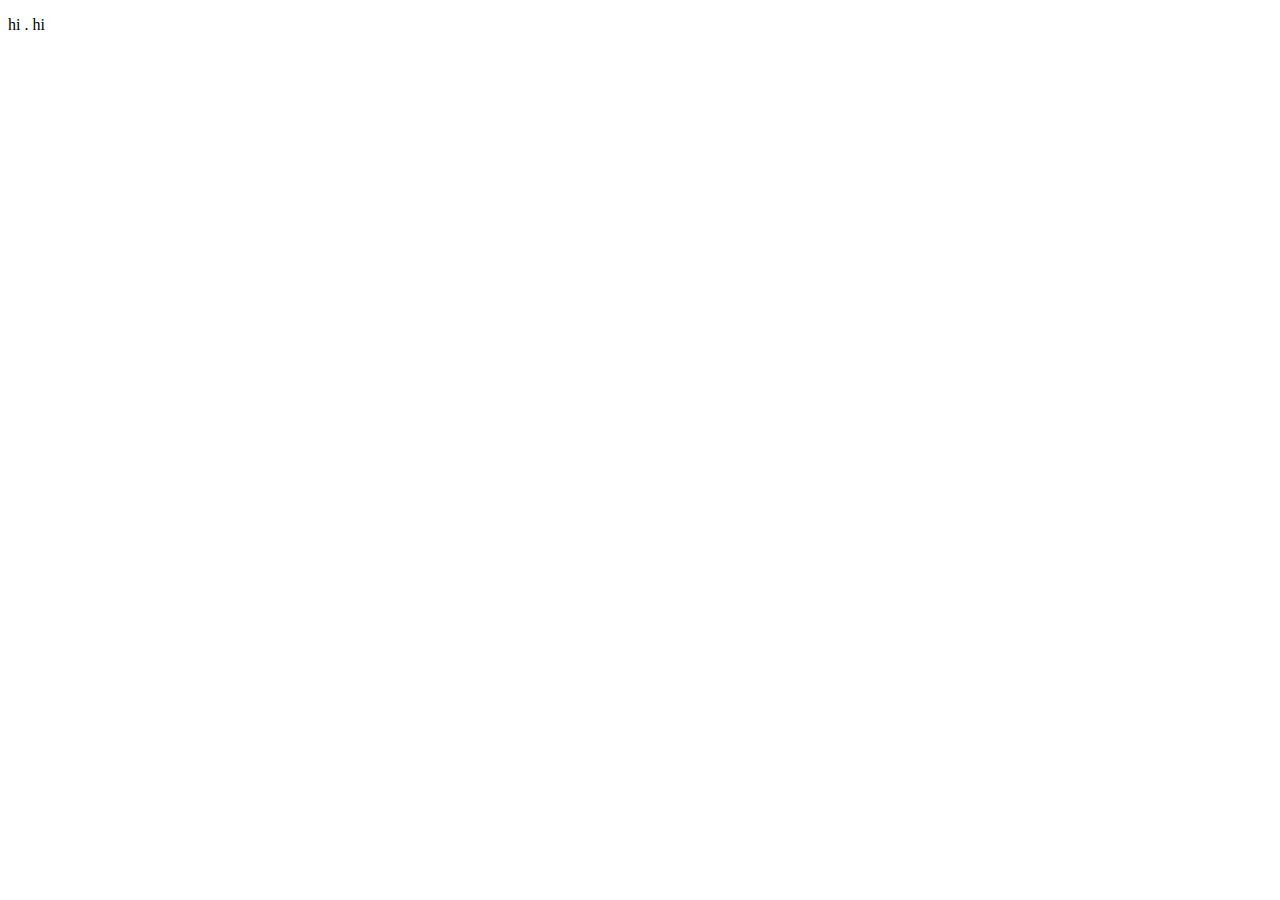
==== Activities.html @ a0c89e7e "First push" ====
<!DOCTYPE html>
<html lang="en" dir="ltr">
  <head>
    <meta charset="utf-8">
    <!--Links to other documents-->
    <link rel="stylesheet" href="css\Anna.css">


    <title> Anna Peny </title>
  </head>

  <body>
    <div class="container">
      <div class="row">
        <p>hi <img class="testpic" src="AsiaPicture.jpg" alt="">.  hi</p>



      </div>
    </div>


  </body>
</html>
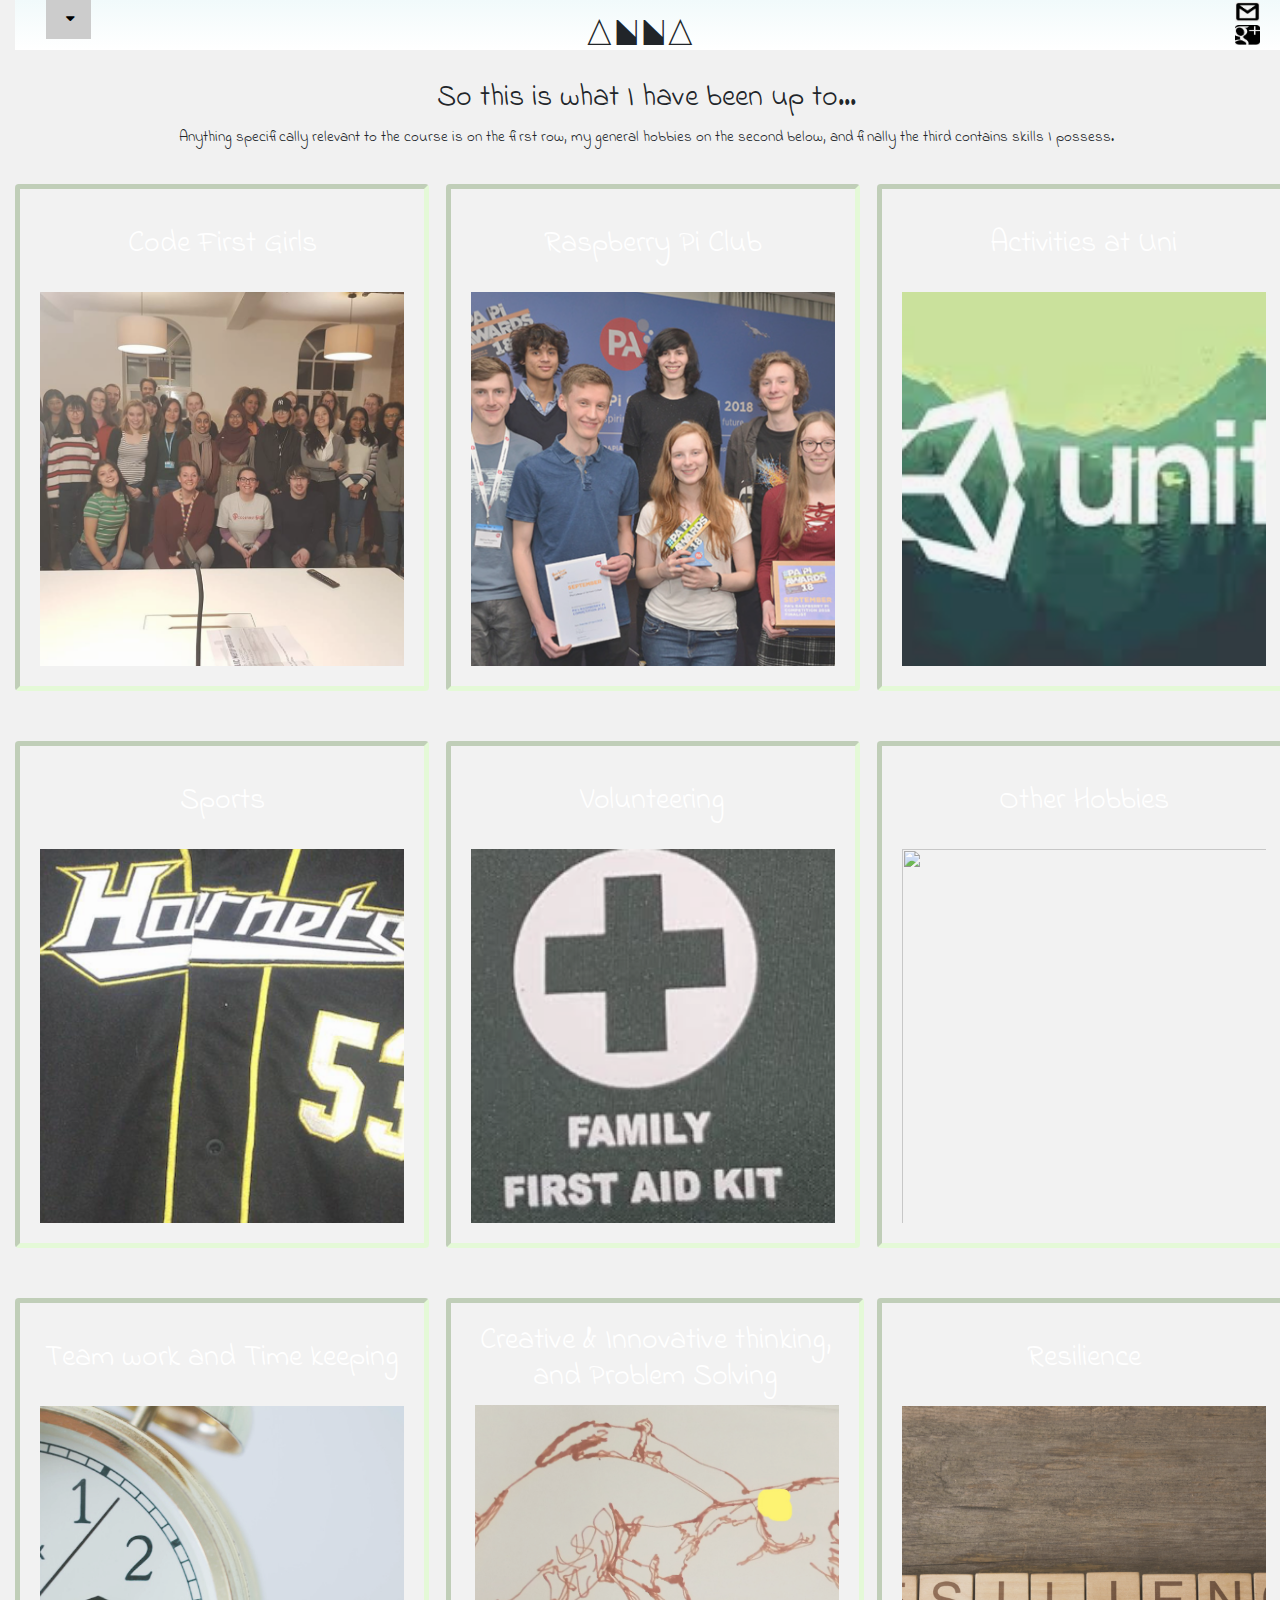
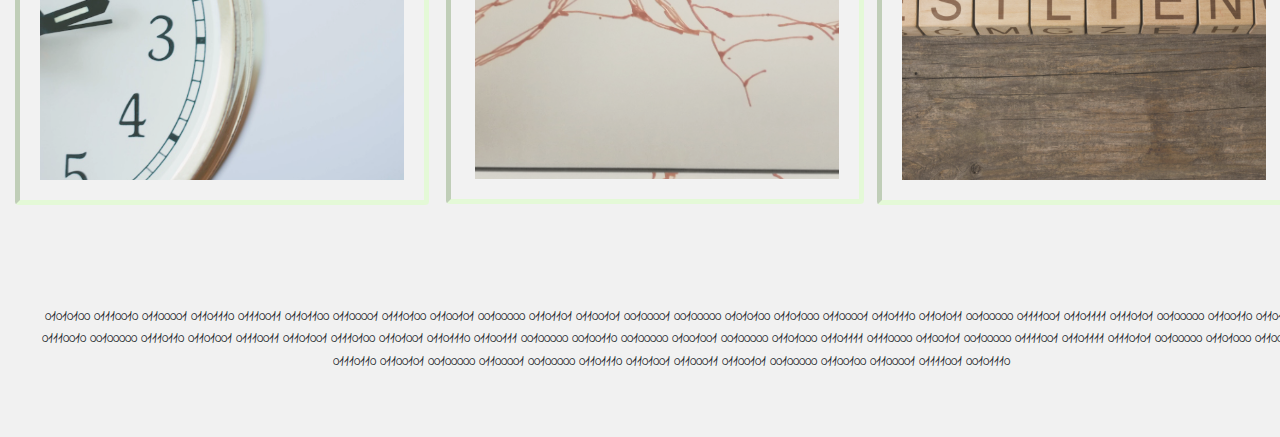
==== commit c38f4b78: "Finished outline" ====
--- a/Activities.html
+++ b/Activities.html
@@ -1,24 +1,168 @@
 <!DOCTYPE html>
 <html lang="en" dir="ltr">
   <head>
-    <meta charset="utf-8">
     <!--Links to other documents-->
+    <link rel="stylesheet" href="https://maxcdn.bootstrapcdn.com/bootstrap/4.0.0/css/bootstrap.min.css" integrity="sha384-Gn5384xqQ1aoWXA+058RXPxPg6fy4IWvTNh0E263XmFcJlSAwiGgFAW/dAiS6JXm" crossorigin="anonymous">
     <link rel="stylesheet" href="css\Anna.css">
+    <link rel="stylesheet" href="css\bootstrap.css">
+    <meta name="viewport" content="width=device-width, initial-scale=1, shrink-to-fit=no">    <link href="google fonts link here" rel="stylesheet">
+    <link href="https://fonts.googleapis.com/css?family=Indie+Flower|Major+Mono+Display&display=swap" rel="stylesheet">
+    <link rel="stylesheet" href="https://www.w3schools.com/w3css/4/w3.css">
+    <link rel="stylesheet" href="https://cdnjs.cloudflare.com/ajax/libs/font-awesome/4.7.0/css/font-awesome.min.css">
 
-
-    <title> Anna Peny </title>
+    <title> Anna Penny </title>
   </head>
-
   <body>
     <div class="container">
+<!-- Navbar -->
+      <div class="nav" class="row">
+        <div class="col-sm-2">
+<!-- Dropdown-->
+          <div class="w3-container">
+            <div class="w3-dropdown-hover w3-mobile">
+              <button class="w3-button"><img id="NavImg" src="https://mdbootstrap.com/img/svg/hamburger6.svg?color=000" alt=""> <i class="fa fa-caret-down"></i></button>
+              <div class="w3-dropdown-content w3-bar-block w3-dark-grey">
+                <a href="index.html" class="w3-bar-item w3-button w3-mobile">Who am I?</a>
+                <a href="Activities.html" class="w3-bar-item w3-button w3-mobile">What have I <br> been up to?</a>
+              </div>
+            </div>
+          </div>
+        </div>
+        <div class="col-sm-9">
+          <h1 id="MainHeader2"> <a href="index.html">ANNA</a></h1>
+        </div>
+        <div class="col-sm-1" id="Logo">
+          <a href="https://mail.google.com/mail/u/1/#inbox?compose=GTvVlcSBmWzCJDtbCkCTjRNhGvZTJhmCflTgRzgVVQlhRDLJgWfXclHGVJJPvDWzKBmsnpPNSmBSG" target="_blank"><img class="Logos" src="Pictures\gmail.png" alt=""></a>
+          <a href="https://plus.google.com/u/2/108468022976080171728" target="_blank"><img class="Logos" src="Pictures\googleplus.jpg" alt=""></a>
+        </div>
+      </div>
+<!-- Navbar end -->
+
+ <!-- Page header -->
       <div class="row">
-        <p>hi <img class="testpic" src="AsiaPicture.jpg" alt="">.  hi</p>
+        <div class="col">
+          <div class="midset">
+            <h2>So this is what I have been up to...</h2>
+            <p>Anything specifically relevant to the course is on the first row, my general hobbies on the second below, and finally the third contains skills I possess.</p>
+          </div>
+        </div>
+      </div>
+
+ <!-- Grid display -->
+<!-- First line -->
+      <div class="row" id="line">
+        <div class="col-sm-4">
+          <a class="btn btn-primary" id="btndrop" data-toggle="collapse" href="#CodeFirstGirlsCollapse" role="button" aria-expanded="false" aria-controls="CodeFirstGirlsCollapse"><h2 class="DropHeader">Code First Girls</h2><img class="ActivitiesImg" src="Pictures\CodeFirstGirls.png" alt=""></a>
+          <div class="collapse multi-collapse" id="CodeFirstGirlsCollapse">
+            <div class="card card-body">
+              <p>Description of first activity</p>
+            </div>
+          </div>
+        </div>
+        <div class="col-sm-4">
+          <button class="btn btn-primary" type="button" id="btndrop" data-toggle="collapse" data-target="#RaspPiCompCollapse" aria-expanded="false" aria-controls="RaspPiCompCollapse"><h2 class="DropHeader">Raspberry Pi Club</h2><img class="ActivitiesImg" src="Pictures\RaspPiComp.png" alt=""></button>
+          <div class="collapse multi-collapse" id="RaspPiCompCollapse">
+            <div class="card card-body">
+              <p>Description of second activity</p>
+            </div>
+          </div>
+        </div>
+        <div class="col-sm-4">
+          <button class="btn btn-primary" type="button" id="btndrop" data-toggle="collapse" data-target="#OtherActivityCollapse" aria-expanded="false" aria-controls="OtherActivityCollapse"><h2 class="DropHeader">Activities at Uni</h2> <img class="ActivitiesImg" src="Pictures\OtherUni.png" alt=""> </button>
+          <div class="collapse multi-collapse" id="OtherActivityCollapse">
+            <div class="card card-body">
+              <p>Description of third activity</p>
+            </div>
+          </div>
+        </div>
+      </div>
+
+ <!-- Second line -->
+      <div class="row" id="line">
+        <div class="col-sm-4">
+          <a class="btn btn-primary" id="btndrop" data-toggle="collapse" href="#SportCollapse" role="button" aria-expanded="false" aria-controls="SportCollapse"><h2 class="DropHeader">Sports</h2><img class="ActivitiesImg" src="Pictures\Baseball.png" alt=""></a>
+          <div class="collapse multi-collapse" id="SportCollapse">
+            <div class="card card-body">
+              <p>Sports (baseball), hiking</p>
+            </div>
+          </div>
+        </div>
+        <div class="col-sm-4">
+          <button class="btn btn-primary" type="button" id="btndrop" data-toggle="collapse" data-target="#VolunteerCollapse" aria-expanded="false" aria-controls="VolunteerCollapse"><h2 class="DropHeader">Volunteering</h2><img class="ActivitiesImg" src="Pictures\FirstAid.png" alt=""></button>
+          <div class="collapse multi-collapse" id="VolunteerCollapse">
+            <div class="card card-body">
+              <p>Guilford Grange, St Johns</p>
+            </div>
+          </div>
+        </div>
+
+        <div class="col-sm-4">
+          <button class="btn btn-primary" type="button" id="btndrop" data-toggle="collapse" data-target="#HobbyCollapse" aria-expanded="false" aria-controls="HobbyCollapse"><h2 class="DropHeader">Other Hobbies</h2> <img class="ActivitiesImg" src="Pictures\Food.jpg" alt=""> </button>
+            <div class="collapse multi-collapse" id="HobbyCollapse">
+              <div class="card card-body">
+                <p>cooking, baking, knitting, languages, painting</p>
+              </div>
+            </div>
+          </div>
+        </div>
+
+<!-- Third line -->
+      <div class="row" id="line">
+       <div class="col-sm-4">
+         <a class="btn btn-primary" id="btndrop" data-toggle="collapse" href="#Skills1Collapse" role="button" aria-expanded="false" aria-controls="Skills1Collapse"><h2 class="DropHeader">Team work and Time keeping</h2><img class="ActivitiesImg" src="Pictures\Time.png" alt=""></a>
+         <div class="collapse multi-collapse" id="Skills1Collapse">
+           <div class="card card-body">
+             <p>Jobs, lab work, group project</p>
+           </div>
+         </div>
+       </div>
+
+       <div class="col-sm-4">
+         <button class="btn btn-primary" type="button" id="btndrop" data-toggle="collapse" data-target="#Skills2Collapse" aria-expanded="false" aria-controls="Skills2Collapse"><h2>Creative & Innovative thinking,<br>and Problem Solving</h2><img alt=""> <img class="ActivitiesImg" src="Pictures\Drawing.jpg" alt=""></button>
+         <div class="collapse multi-collapse" id="Skills2Collapse">
+           <div class="card card-body">
+             <p>Raspberry pi, art</p>
+           </div>
+         </div>
+       </div>
 
 
 
+       <div class="col-sm-4">
+        <button class="btn btn-primary" type="button" id="btndrop" data-toggle="collapse" data-target="#Skills3Collapse" aria-expanded="false" aria-controls="Skills3Collapse"><h2 class="DropHeader">Resilience</h2> <img class="ActivitiesImg" src="Pictures\Resilience.png" alt=""> </button>
+        <div class="collapse multi-collapse" id="Skills3Collapse">
+          <div class="card card-body">
+            <p>code first</p>
+          </div>
+        </div>
       </div>
     </div>
 
 
+
+
+      <!-- footer -->
+      <footer>
+      <div class="container">
+      <div class="row">
+        <div class="col">
+          <p>01010100 01110010 01100001 01101110 01110011 01101100 01100001 01110100 01100101 00100000 01101101 01100101 00100001 00100000 01010100 01101000 01100001 01101110 01101011 00100000 01111001 01101111 01110101 00100000 01100110 01101111 01110010 00100000 01110110 01101001 01110011 01101001 01110100 01101001 01101110 01100111 00100000 00100110 00100000 01001001 00100000 01101000 01101111 01110000 01100101 00100000 01111001 01101111 01110101 00100000 01101000 01100001 01110110 01100101 00100000 01100001 00100000 01101110 01101001 01100011 01100101 00100000 01100100 01100001 01111001 00101110</p>
+        </div>
+      </div>
+      </div>
+      </footer>
+
+    </div>
+
+
+
+
+
+    <!-- <script src="bootstrap.js" charset="utf-8"></script> -->
+    <script src="https://code.jquery.com/jquery-3.2.1.slim.min.js" integrity="sha384-KJ3o2DKtIkvYIK3UENzmM7KCkRr/rE9/Qpg6aAZGJwFDMVNA/GpGFF93hXpG5KkN" crossorigin="anonymous"></script>
+    <script src="https://cdnjs.cloudflare.com/ajax/libs/popper.js/1.12.9/umd/popper.min.js" integrity="sha384-ApNbgh9B+Y1QKtv3Rn7W3mgPxhU9K/ScQsAP7hUibX39j7fakFPskvXusvfa0b4Q" crossorigin="anonymous"></script>
+    <script src="https://maxcdn.bootstrapcdn.com/bootstrap/4.0.0/js/bootstrap.min.js" integrity="sha384-JZR6Spejh4U02d8jOt6vLEHfe/JQGiRRSQQxSfFWpi1MquVdAyjUar5+76PVCmYl" crossorigin="anonymous"></script>
+    <script src="https://ajax.googleapis.com/ajax/libs/jquery/3.2.1/jquery.min.js"></script>
+    <script src="javascript\Websitejava.js"> </script>
   </body>
 </html>
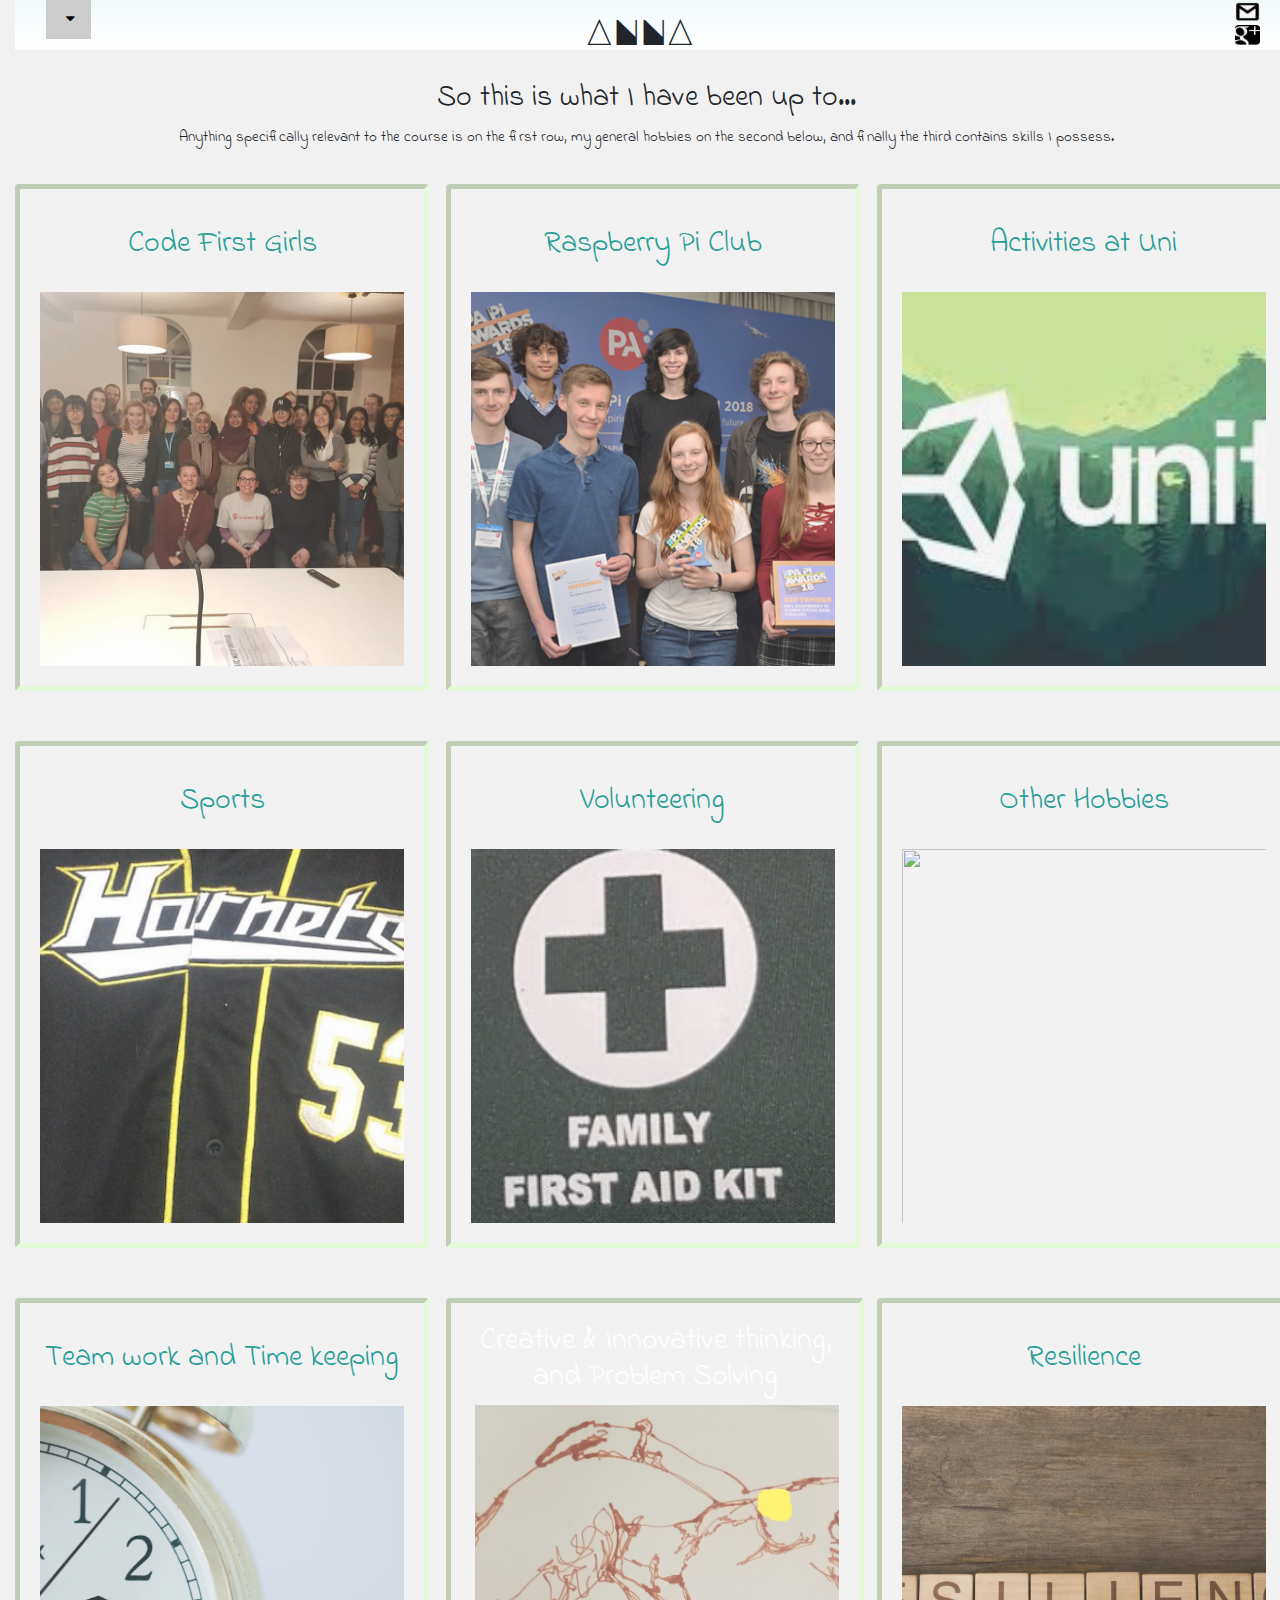
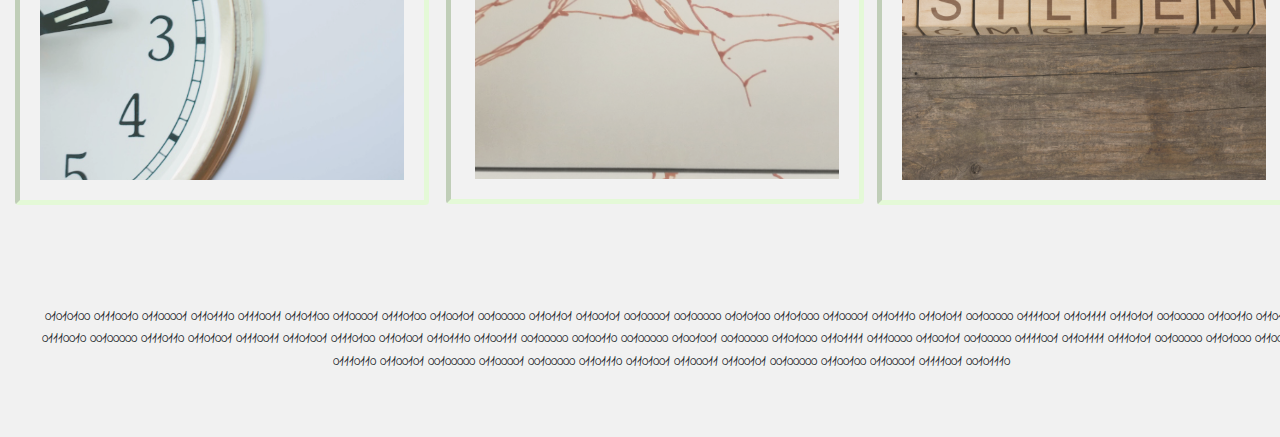
==== commit 6bce3cb6: "first two sections mostly added" ====
--- a/Activities.html
+++ b/Activities.html
@@ -55,7 +55,7 @@
           <a class="btn btn-primary" id="btndrop" data-toggle="collapse" href="#CodeFirstGirlsCollapse" role="button" aria-expanded="false" aria-controls="CodeFirstGirlsCollapse"><h2 class="DropHeader">Code First Girls</h2><img class="ActivitiesImg" src="Pictures\CodeFirstGirls.png" alt=""></a>
           <div class="collapse multi-collapse" id="CodeFirstGirlsCollapse">
             <div class="card card-body">
-              <p>Description of first activity</p>
+              <p>Code First: Girls is a not for profit social enterprise, aiming to to increase the number of women in tech. I attended the Introduction to Web Development course, for 8 weeks in the Autumn term (with 100% attendance). Here I learned HTML, CSS, and Javascript and, to conclude the lessons, I even made a website with one other girl (this website can be found by going on my github - Username: Pennyasf, Repositry: XploreWebsite). </p>
             </div>
           </div>
         </div>
@@ -63,7 +63,7 @@
           <button class="btn btn-primary" type="button" id="btndrop" data-toggle="collapse" data-target="#RaspPiCompCollapse" aria-expanded="false" aria-controls="RaspPiCompCollapse"><h2 class="DropHeader">Raspberry Pi Club</h2><img class="ActivitiesImg" src="Pictures\RaspPiComp.png" alt=""></button>
           <div class="collapse multi-collapse" id="RaspPiCompCollapse">
             <div class="card card-body">
-              <p>Description of second activity</p>
+              <p>Raspberry Pi Club was a club that I attended thoughout First and Second Year of College (Lower and Upper sixth). This club was based around creating projects using a Raspberry Pi. Here there were also many differnt roles available, for example you could be coding, marketing, writing up work, or even building. In my first year I found that I did a bit of everything, and in my second year I was a leader??????????? We participted, in both years, in a competition run by PA consulting, in the first year builiding a walking stick with voice recognition, GPS, and Ultrasound for the blind (we got to the final~). In the secondyear we innovated? anenergy source that used both solar and wind to power a small baterry with the idea it could be used in poor or remote areas to power something vital.</p>
             </div>
           </div>
         </div>
@@ -71,7 +71,7 @@
           <button class="btn btn-primary" type="button" id="btndrop" data-toggle="collapse" data-target="#OtherActivityCollapse" aria-expanded="false" aria-controls="OtherActivityCollapse"><h2 class="DropHeader">Activities at Uni</h2> <img class="ActivitiesImg" src="Pictures\OtherUni.png" alt=""> </button>
           <div class="collapse multi-collapse" id="OtherActivityCollapse">
             <div class="card card-body">
-              <p>Description of third activity</p>
+              <p>At university I have also participated in Computer Science related activities. I went to a 1 hour ... with the MedTech society where I learnt how to programme a game of Hangman in Python. In addition to this I also attended an event run by the Computer Science society where I learnt how to code a basic game in Unity. Lastly throughout the year I have also been attending some talks and programming events run by the SAIS (AI society), interest.</p>
             </div>
           </div>
         </div>
@@ -83,7 +83,7 @@
           <a class="btn btn-primary" id="btndrop" data-toggle="collapse" href="#SportCollapse" role="button" aria-expanded="false" aria-controls="SportCollapse"><h2 class="DropHeader">Sports</h2><img class="ActivitiesImg" src="Pictures\Baseball.png" alt=""></a>
           <div class="collapse multi-collapse" id="SportCollapse">
             <div class="card card-body">
-              <p>Sports (baseball), hiking</p>
+              <p>At College I played Basketball. This year at University I have also played baseball, I also tried gymnastics but I ended up breaking a bone so maybe its not for me... Outside of Universtity I also enjoy hiking and snowboarding.</p>
             </div>
           </div>
         </div>
@@ -91,7 +91,7 @@
           <button class="btn btn-primary" type="button" id="btndrop" data-toggle="collapse" data-target="#VolunteerCollapse" aria-expanded="false" aria-controls="VolunteerCollapse"><h2 class="DropHeader">Volunteering</h2><img class="ActivitiesImg" src="Pictures\FirstAid.png" alt=""></button>
           <div class="collapse multi-collapse" id="VolunteerCollapse">
             <div class="card card-body">
-              <p>Guilford Grange, St Johns</p>
+              <p>This year at Uniiversity I have also picked up some new volunteering gigs, Guilford Grange, and St Johns Ambulance. Guilford Grange is a groups of volunteers from thje Unversity of Sheffield who nearly weekly go to an old olks home and spend time with them, be it jewlery, or tea, or anything else. I also trained and qualified to be a first aider through St Johns Ambulannce.</p>
             </div>
           </div>
         </div>
@@ -100,7 +100,7 @@
           <button class="btn btn-primary" type="button" id="btndrop" data-toggle="collapse" data-target="#HobbyCollapse" aria-expanded="false" aria-controls="HobbyCollapse"><h2 class="DropHeader">Other Hobbies</h2> <img class="ActivitiesImg" src="Pictures\Food.jpg" alt=""> </button>
             <div class="collapse multi-collapse" id="HobbyCollapse">
               <div class="card card-body">
-                <p>cooking, baking, knitting, languages, painting</p>
+                <p>I also have many other hobbies including cooking, baking, knitting, languages, painting/drawing. For example the picture that you can see in the bottom row in the middle collum is a sketch I did in pen at a life drawing class I attended in Sheffield. In terms of languages I can speak English (I hope), Swiss German I am fluent, High german I am advanced, I speak a bit of French, and I also attended two give it a go seesions this year, one for Japanese, and one for Italian.</p>
               </div>
             </div>
           </div>
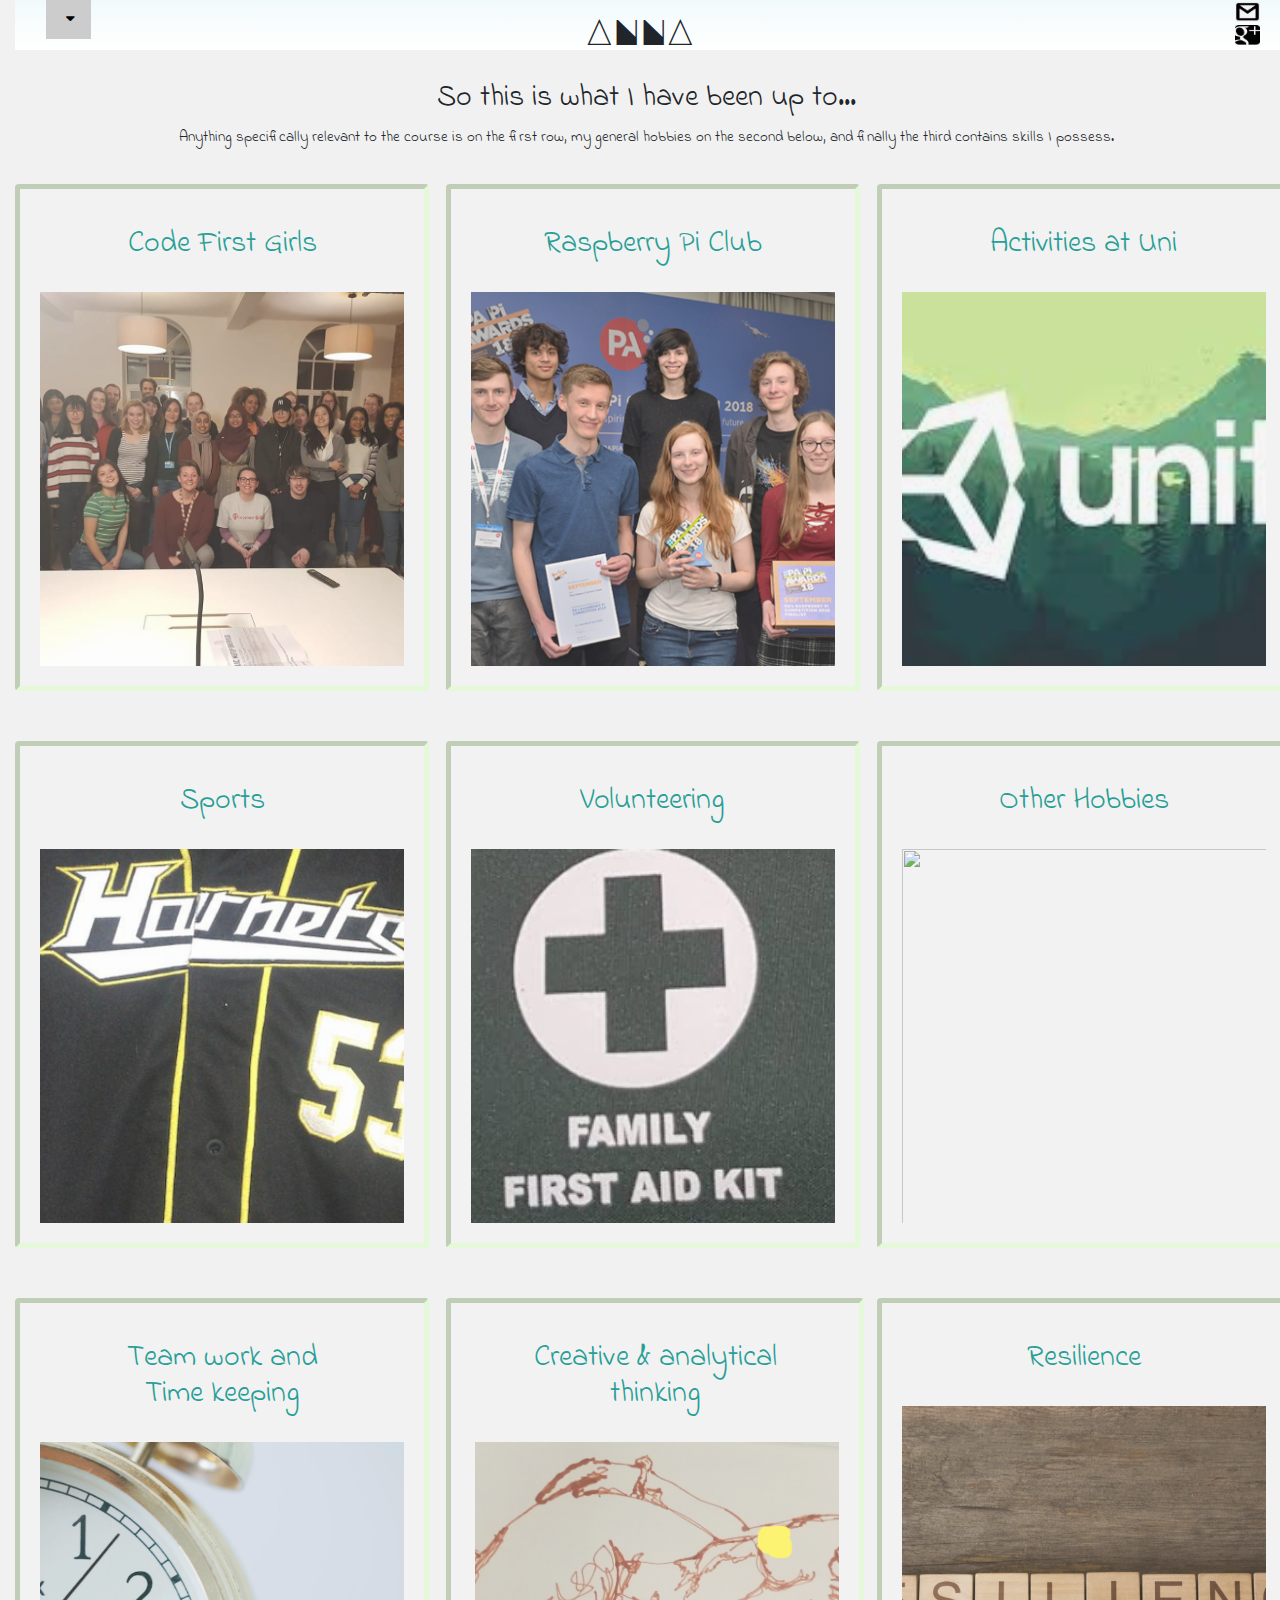
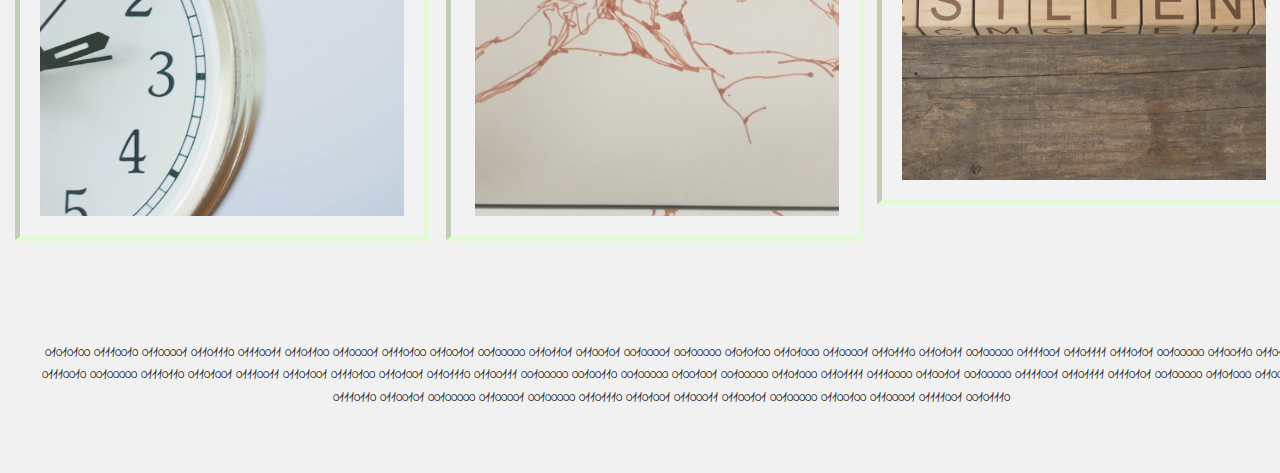
==== commit 5f9dccfa: "final 1.1" ====
--- a/Activities.html
+++ b/Activities.html
@@ -63,7 +63,7 @@
           <button class="btn btn-primary" type="button" id="btndrop" data-toggle="collapse" data-target="#RaspPiCompCollapse" aria-expanded="false" aria-controls="RaspPiCompCollapse"><h2 class="DropHeader">Raspberry Pi Club</h2><img class="ActivitiesImg" src="Pictures\RaspPiComp.png" alt=""></button>
           <div class="collapse multi-collapse" id="RaspPiCompCollapse">
             <div class="card card-body">
-              <p>Raspberry Pi Club was a club that I attended thoughout First and Second Year of College (Lower and Upper sixth). This club was based around creating projects using a Raspberry Pi. Here there were also many differnt roles available, for example you could be coding, marketing, writing up work, or even building. In my first year I found that I did a bit of everything, and in my second year I was a leader??????????? We participted, in both years, in a competition run by PA consulting, in the first year builiding a walking stick with voice recognition, GPS, and Ultrasound for the blind (we got to the final~). In the secondyear we innovated? anenergy source that used both solar and wind to power a small baterry with the idea it could be used in poor or remote areas to power something vital.</p>
+              <p>Raspberry Pi Club was a club that I attended thoughout First and Second Year of College (Lower and Upper sixth). This club was based around creating projects using a Raspberry Pi. Here there were also many differnt roles available, for example you could be coding, marketing, writing up work, or even building. In my first year I found that I did a bit of everything, and in my second year though I was the leader, though I still did a bit of everything, wherever help was needed. We participted, in both years, in a competition run by PA consulting, in the first year builiding a walking stick with voice recognition, GPS, and Ultrasound for the blind (we got to the final). In the second year we innovated an energy source that used both solar and wind to power a small battery with the idea it could be used in poor or remote areas to power something vital.</p>
             </div>
           </div>
         </div>
@@ -71,7 +71,7 @@
           <button class="btn btn-primary" type="button" id="btndrop" data-toggle="collapse" data-target="#OtherActivityCollapse" aria-expanded="false" aria-controls="OtherActivityCollapse"><h2 class="DropHeader">Activities at Uni</h2> <img class="ActivitiesImg" src="Pictures\OtherUni.png" alt=""> </button>
           <div class="collapse multi-collapse" id="OtherActivityCollapse">
             <div class="card card-body">
-              <p>At university I have also participated in Computer Science related activities. I went to a 1 hour ... with the MedTech society where I learnt how to programme a game of Hangman in Python. In addition to this I also attended an event run by the Computer Science society where I learnt how to code a basic game in Unity. Lastly throughout the year I have also been attending some talks and programming events run by the SAIS (AI society), interest.</p>
+              <p>At university I have also participated in Computer Science related activities. I went to a 1 hour taster with the MedTech society where I learnt how to programme a game of Hangman in Python. In addition to this I also attended an event run by the Computer Science society where I learnt how to code a basic game in Unity. Lastly throughout the year I have also been attending some talks and programming events run by the SAIS (AI society), which I have found very interesting.</p>
             </div>
           </div>
         </div>
@@ -83,7 +83,7 @@
           <a class="btn btn-primary" id="btndrop" data-toggle="collapse" href="#SportCollapse" role="button" aria-expanded="false" aria-controls="SportCollapse"><h2 class="DropHeader">Sports</h2><img class="ActivitiesImg" src="Pictures\Baseball.png" alt=""></a>
           <div class="collapse multi-collapse" id="SportCollapse">
             <div class="card card-body">
-              <p>At College I played Basketball. This year at University I have also played baseball, I also tried gymnastics but I ended up breaking a bone so maybe its not for me... Outside of Universtity I also enjoy hiking and snowboarding.</p>
+              <p>At College I played Basketball as I love to exercise and it's a good way to make friends at the same time. This year at University I played baseball which I found a new love for, I also tried gymnastics but I ended up breaking a bone so maybe its not for me... Outside of Universtity I also enjoy hiking and snowboarding as they are exhilarating, and the views you see are just breathtaking.</p>
             </div>
           </div>
         </div>
@@ -91,7 +91,7 @@
           <button class="btn btn-primary" type="button" id="btndrop" data-toggle="collapse" data-target="#VolunteerCollapse" aria-expanded="false" aria-controls="VolunteerCollapse"><h2 class="DropHeader">Volunteering</h2><img class="ActivitiesImg" src="Pictures\FirstAid.png" alt=""></button>
           <div class="collapse multi-collapse" id="VolunteerCollapse">
             <div class="card card-body">
-              <p>This year at Uniiversity I have also picked up some new volunteering gigs, Guilford Grange, and St Johns Ambulance. Guilford Grange is a groups of volunteers from thje Unversity of Sheffield who nearly weekly go to an old olks home and spend time with them, be it jewlery, or tea, or anything else. I also trained and qualified to be a first aider through St Johns Ambulannce.</p>
+              <p>This year at Uniiversity I have also picked up some new volunteering gigs, Guilford Grange, and St Johns Ambulance. Guilford Grange is a group of volunteers from the Unversity of Sheffield who, nearly weekly, go to an old folks home and spend time with them, be it making jewlery, or tea, or anything else. I also trained and qualified to be a first aider through St Johns Ambulannce.</p>
             </div>
           </div>
         </div>
@@ -100,7 +100,7 @@
           <button class="btn btn-primary" type="button" id="btndrop" data-toggle="collapse" data-target="#HobbyCollapse" aria-expanded="false" aria-controls="HobbyCollapse"><h2 class="DropHeader">Other Hobbies</h2> <img class="ActivitiesImg" src="Pictures\Food.jpg" alt=""> </button>
             <div class="collapse multi-collapse" id="HobbyCollapse">
               <div class="card card-body">
-                <p>I also have many other hobbies including cooking, baking, knitting, languages, painting/drawing. For example the picture that you can see in the bottom row in the middle collum is a sketch I did in pen at a life drawing class I attended in Sheffield. In terms of languages I can speak English (I hope), Swiss German I am fluent, High german I am advanced, I speak a bit of French, and I also attended two give it a go seesions this year, one for Japanese, and one for Italian.</p>
+                <p>I also have many other hobbies including cooking, baking, knitting, learning languages, painting/drawing. For example the picture that you can see in the bottom row in the middle collum is a sketch I did in pen at a life drawing class I attended in Sheffield. In terms of languages I can speak English (I hope), Swiss German I am fluent, High german I am advanced, I speak a bit of French, and I also attended two give it a go seesions this year, one for Japanese, and one for Italian.</p>
               </div>
             </div>
           </div>
@@ -109,19 +109,19 @@
 <!-- Third line -->
       <div class="row" id="line">
        <div class="col-sm-4">
-         <a class="btn btn-primary" id="btndrop" data-toggle="collapse" href="#Skills1Collapse" role="button" aria-expanded="false" aria-controls="Skills1Collapse"><h2 class="DropHeader">Team work and Time keeping</h2><img class="ActivitiesImg" src="Pictures\Time.png" alt=""></a>
+         <a class="btn btn-primary" id="btndrop" data-toggle="collapse" href="#Skills1Collapse" role="button" aria-expanded="false" aria-controls="Skills1Collapse"><h2 class="DropHeader">Team work and <br>Time keeping</h2><img class="ActivitiesImg" src="Pictures\Time.png" alt=""></a>
          <div class="collapse multi-collapse" id="Skills1Collapse">
            <div class="card card-body">
-             <p>Jobs, lab work, group project</p>
+             <p>Team work I have learned through a number of activities. To name one, in basketball it is very important yohu communicate with your team and also understand everyones strengths and weaknesses, as it makes more sense to give the ball to the best hooter if its the winning point. Similarly this concept also applied in the group project that I did this year in Biomedical Science, where we had to research, create, and give a presentation on an asigned topic. Biomedical Science this year has also helped me improve my time-keeping skills. I found that it was really important that I messed up with my time keeping skills within the first term, so that I knew what went wrong by the time second semester and exams came round. Time keeping was also very important in lab work this year as you get a practical that you must complete but only have 3 hours to do it, therefore the way in which you do things is vital.</p>
            </div>
          </div>
        </div>
 
        <div class="col-sm-4">
-         <button class="btn btn-primary" type="button" id="btndrop" data-toggle="collapse" data-target="#Skills2Collapse" aria-expanded="false" aria-controls="Skills2Collapse"><h2>Creative & Innovative thinking,<br>and Problem Solving</h2><img alt=""> <img class="ActivitiesImg" src="Pictures\Drawing.jpg" alt=""></button>
+         <button class="btn btn-primary" type="button" id="btndrop" data-toggle="collapse" data-target="#Skills2Collapse" aria-expanded="false" aria-controls="Skills2Collapse"><h2 class="DropHeader">Creative & analytical <br>thinking</h2><img alt=""> <img class="ActivitiesImg" src="Pictures\Drawing.jpg" alt=""></button>
          <div class="collapse multi-collapse" id="Skills2Collapse">
            <div class="card card-body">
-             <p>Raspberry pi, art</p>
+             <p>I have found that though I am very creative I am also analytical at the same time. For example in everyday life I alwayss like to notice the small patterns, or small iregularities that normally a person will not even realise exists. In my art I also like to think very analytically, in the sense of comparing body parts or facial features to other parts of the body in order to create the most lifelike and realistic drawing.</p>
            </div>
          </div>
        </div>
@@ -129,10 +129,10 @@
 
 
        <div class="col-sm-4">
-        <button class="btn btn-primary" type="button" id="btndrop" data-toggle="collapse" data-target="#Skills3Collapse" aria-expanded="false" aria-controls="Skills3Collapse"><h2 class="DropHeader">Resilience</h2> <img class="ActivitiesImg" src="Pictures\Resilience.png" alt=""> </button>
+        <button class="btn btn-primary" type="button" id="btndrop" data-toggle="collapse" data-target="#Skills3Collapse" aria-expanded="false" aria-controls="Skills3Collapse"><h2 class="DropHeader">Resilience<br></h2> <img class="ActivitiesImg" src="Pictures\Resilience.png" alt=""> </button>
         <div class="collapse multi-collapse" id="Skills3Collapse">
           <div class="card card-body">
-            <p>code first</p>
+            <p>Many things in life have helped me be motivated and resilient, for example a bad grade just motivates me to work harder until I achieve what I know I can. I also don't let myself just settle in the sense that if I know there is more I could be doing to achieve my goal, I will. Code first (the course mentioned earlier) also helped me learn more resilience this year. It did this because I learnt how frustrating it can be to have your creating (in my case a website) to not work evn after you are sure you have everything correct. I found the best solution is to go outside or watch a film, come back, explain your problem out loud and then you realise its something as small as a capital letter.</p>
           </div>
         </div>
       </div>
